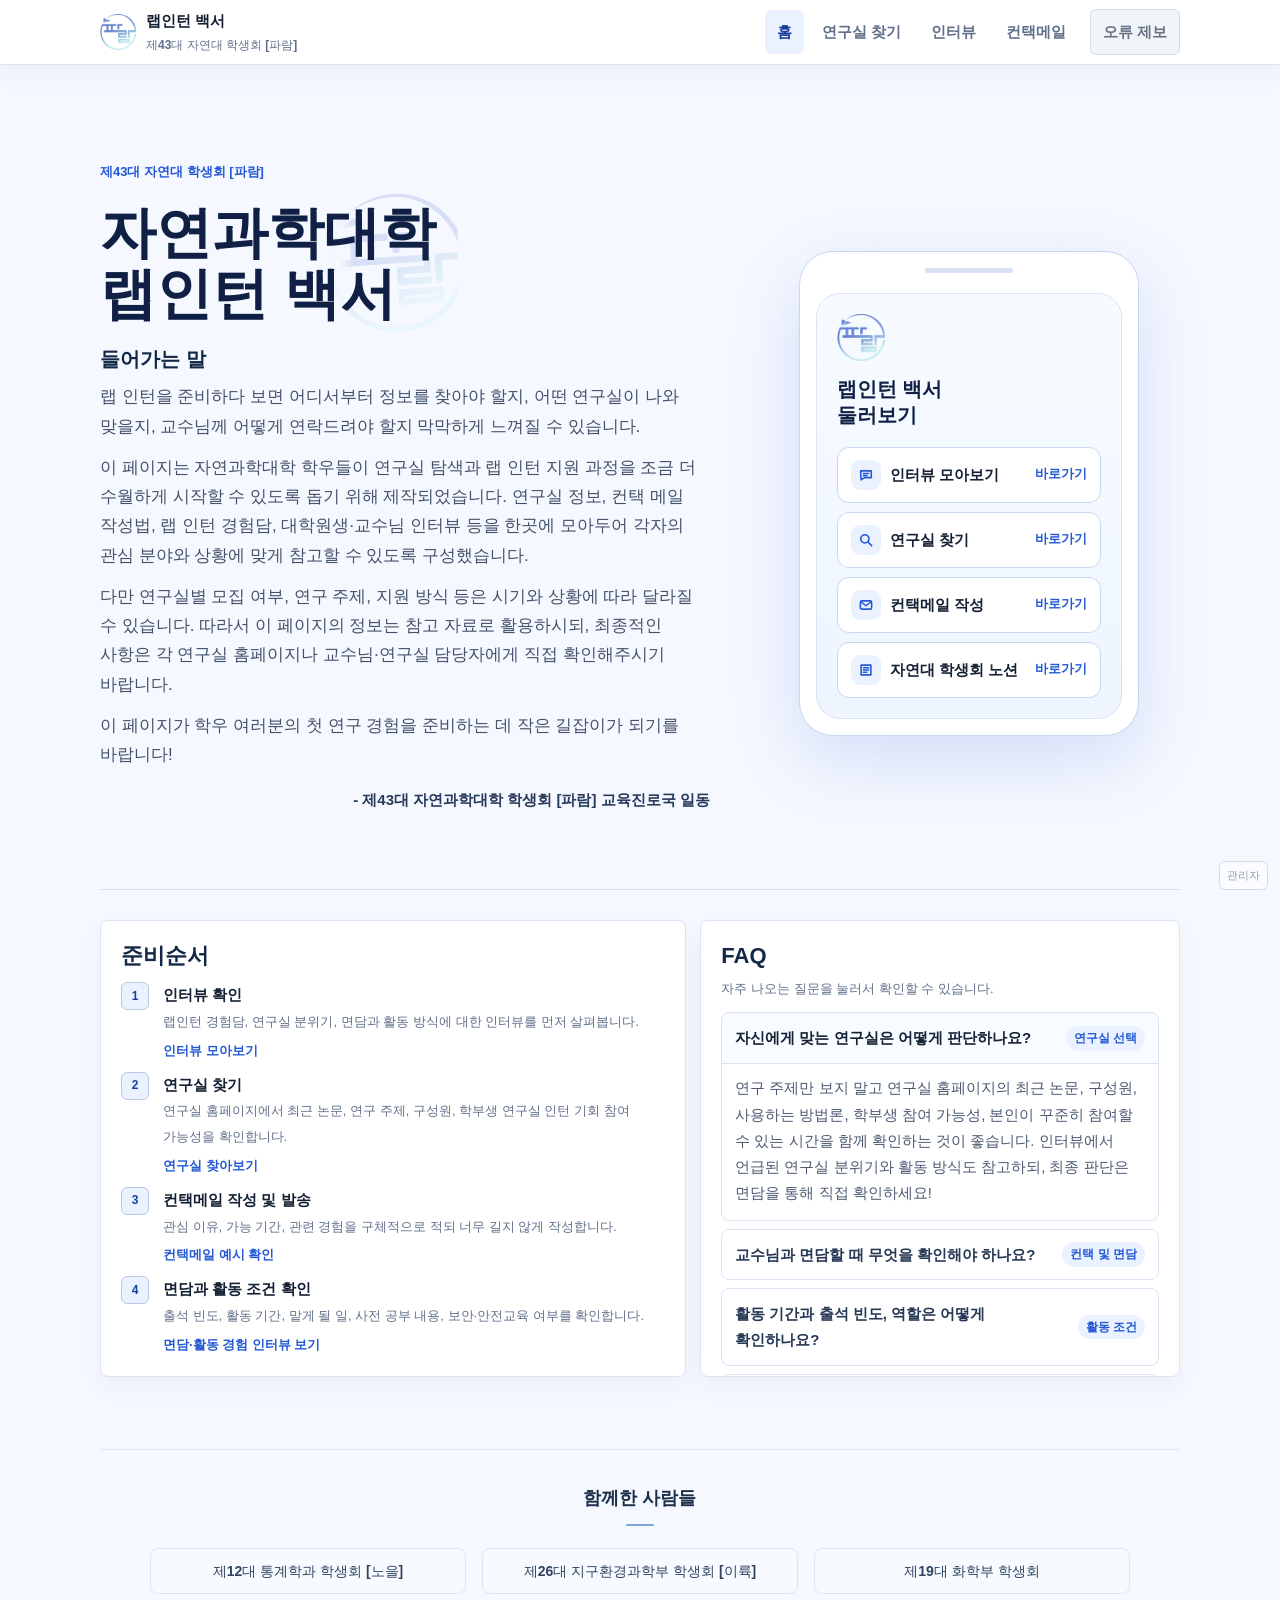
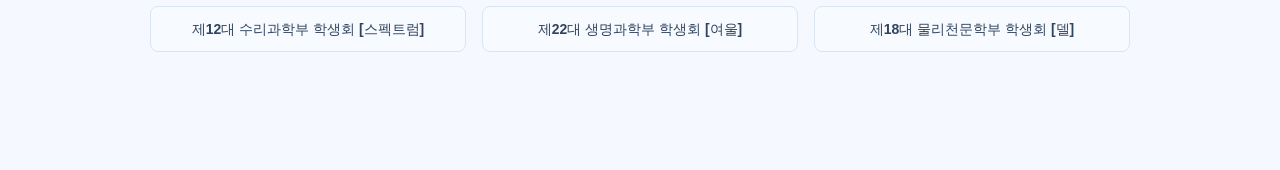
==== index.html @ 842b7782 "Add files via upload" ====
<!DOCTYPE html>
<html lang="ko">
  <head>
    <meta charset="UTF-8">
    <meta name="viewport" content="width=device-width, initial-scale=1.0">
    <title>자연과학대학 랩인턴 백서</title>
    <link rel="stylesheet" href="sigape.css">
    <link rel="icon" type="image/png" href="logo.png">
    <script src="site-config.js"></script>
    <script src="site-data.js"></script>
  </head>
  <body>
    <header class="site-header">
      <nav class="nav">
        <div class="brand">
          <a class="brand-logo-link" href="#" data-config-url="NOTION_URL" target="_blank" rel="noopener noreferrer" aria-label="자연대 학생회 노션">
            <img class="brand-logo" src="logo.png" alt="파람 로고">
          </a>
          <span class="brand-text">
            <a class="brand-main" href="index.html">랩인턴 백서</a>
            <a class="brand-sub" href="#" data-config-url="NOTION_URL" target="_blank" rel="noopener noreferrer">제43대 자연대 학생회 [파람]</a>
          </span>
        </div>
        <div class="menu">
          <a href="index.html" aria-current="page">홈</a>
          <a href="labs.html">연구실 찾기</a>
          <a href="interviews.html">인터뷰</a>
          <a href="contact-mail.html">컨택메일</a>
          <a class="menu-report" href="#" data-config-url="ERROR_FORM_URL" target="_blank" rel="noopener noreferrer">오류 제보</a>
        </div>
      </nav>
    </header>
    <main class="page">
      <section class="hub-hero">
        <div class="hub-copy">
          <p class="eyebrow">제43대 자연대 학생회 [파람]</p>
          <div class="title-logo-wrap">
            <h1 class="hub-title">자연과학대학<br>랩인턴 백서</h1>
            <img class="title-logo-bg" src="logo.png" alt="">
            <span class="title-logo-mask" aria-hidden="true"></span>
          </div>
          <h2 class="hub-intro-title">들어가는 말</h2>
          <p class="hub-intro">랩 인턴을 준비하다 보면 어디서부터 정보를 찾아야 할지, 어떤 연구실이 나와 맞을지, 교수님께 어떻게 연락드려야 할지 막막하게 느껴질 수 있습니다.</p>
          <p class="hub-intro">이 페이지는 자연과학대학 학우들이 연구실 탐색과 랩 인턴 지원 과정을 조금 더 수월하게 시작할 수 있도록 돕기 위해 제작되었습니다. 연구실 정보, 컨택 메일 작성법, 랩 인턴 경험담, 대학원생·교수님 인터뷰 등을 한곳에 모아두어 각자의 관심 분야와 상황에 맞게 참고할 수 있도록 구성했습니다.</p>
          <p class="hub-intro">다만 연구실별 모집 여부, 연구 주제, 지원 방식 등은 시기와 상황에 따라 달라질 수 있습니다. 따라서 이 페이지의 정보는 참고 자료로 활용하시되, 최종적인 사항은 각 연구실 홈페이지나 교수님·연구실 담당자에게 직접 확인해주시기 바랍니다.</p>
          <p class="hub-intro">이 페이지가 학우 여러분의 첫 연구 경험을 준비하는 데 작은 길잡이가 되기를 바랍니다!</p>
          <p class="signature-right">- 제43대 자연과학대학 학생회 [파람] 교육진로국 일동</p>
        </div>
        <div class="phone-wrap">
          <aside class="phone" aria-label="주요 페이지">
            <div class="phone-screen">
              <img class="phone-logo" src="logo.png" alt="파람 로고">
              <div class="phone-title">랩인턴 백서<br>둘러보기</div>
              <div class="phone-links">
                <a class="phone-link" href="interviews.html">
                  <strong><span class="phone-link-icon" aria-hidden="true"><svg viewBox="0 0 24 24"><path d="M5 6.5h14v9H10l-4.5 3v-3H5z"></path><path d="M8.5 10h7"></path><path d="M8.5 12.8h4.8"></path></svg></span>인터뷰 모아보기</strong>
                  <span>바로가기</span>
                </a>
                <a class="phone-link" href="labs.html">
                  <strong><span class="phone-link-icon" aria-hidden="true"><svg viewBox="0 0 24 24"><circle cx="10.5" cy="10.5" r="5.5"></circle><path d="M15 15l4.5 4.5"></path></svg></span>연구실 찾기</strong>
                  <span>바로가기</span>
                </a>
                <a class="phone-link" href="contact-mail.html">
                  <strong><span class="phone-link-icon" aria-hidden="true"><svg viewBox="0 0 24 24"><rect x="4.5" y="6.5" width="15" height="11" rx="2"></rect><path d="M5.5 8l6.5 5 6.5-5"></path></svg></span>컨택메일 작성</strong>
                  <span>바로가기</span>
                </a>
                <a class="phone-link" href="https://snucns.oopy.io/2bc85298-0ebf-80dc-a275-cecbe87f5ac3" target="_blank" rel="noopener noreferrer">
                  <strong><span class="phone-link-icon" aria-hidden="true"><svg viewBox="0 0 24 24"><path d="M5.5 5.5h13v13h-13z"></path><path d="M8.5 9h7"></path><path d="M8.5 12h7"></path><path d="M8.5 15h4.5"></path></svg></span>자연대 학생회 노션</strong>
                  <span>바로가기</span>
                </a>
              </div>
            </div>
          </aside>
        </div>
      </section>
      <section class="section grid two">
        <article class="panel">
          <h2>준비순서</h2>
          <ol class="steps">
            <li>
              <div><strong>인터뷰 확인</strong><br><span class="small">랩인턴 경험담, 연구실 분위기, 면담과 활동 방식에 대한 인터뷰를 먼저 살펴봅니다.</span><br><a class="step-link" href="interviews.html">인터뷰 모아보기</a></div>
            </li>
            <li>
              <div><strong>연구실 찾기</strong><br><span class="small">연구실 홈페이지에서 최근 논문, 연구 주제, 구성원, 학부생 연구실 인턴 기회 참여 가능성을 확인합니다.</span><br><a class="step-link" href="labs.html">연구실 찾아보기</a></div>
            </li>
            <li>
              <div><strong>컨택메일 작성 및 발송</strong><br><span class="small">관심 이유, 가능 기간, 관련 경험을 구체적으로 적되 너무 길지 않게 작성합니다.</span><br><a class="step-link" href="contact-mail.html">컨택메일 예시 확인</a></div>
            </li>
            <li>
              <div><strong>면담과 활동 조건 확인</strong><br><span class="small">출석 빈도, 활동 기간, 맡게 될 일, 사전 공부 내용, 보안·안전교육 여부를 확인합니다.</span><br><a class="step-link" href="interviews.html">면담·활동 경험 인터뷰 보기</a></div>
            </li>
          </ol>
        </article>
        <article class="panel home-faq-panel" id="faq">
          <h2>FAQ</h2>
          <p class="small">자주 나오는 질문을 눌러서 확인할 수 있습니다.</p>
          <div class="faq-list compact-faq">
            <details open>
              <summary>
                <span>자신에게 맞는 연구실은 어떻게 판단하나요?</span>
                <em>연구실 선택</em>
              </summary>
              <p>연구 주제만 보지 말고 연구실 홈페이지의 최근 논문, 구성원, 사용하는 방법론, 학부생 참여 가능성, 본인이 꾸준히 참여할 수 있는 시간을 함께 확인하는 것이 좋습니다. 인터뷰에서 언급된 연구실 분위기와 활동 방식도 참고하되, 최종 판단은 면담을 통해 직접 확인하세요!</p>
            </details>
            <details>
              <summary>
                <span>교수님과 면담할 때 무엇을 확인해야 하나요?</span>
                <em>컨택 및 면담</em>
              </summary>
              <p>활동 기간, 주당 참여 가능 시간, 실제 맡게 될 일, 지도 담당자, 필수 미팅, 사전에 미리 공부하면 좋을 내용, 보안·안전교육 여부를 확인하세요. 가능하다면 본인이 관심 있는 주제와 배우고 싶은 내용을 간단히 정리해 가면 좋습니다.</p>
            </details>
            <details>
              <summary>
                <span>활동 기간과 출석 빈도, 역할은 어떻게 확인하나요?</span>
                <em>활동 조건</em>
              </summary>
              <p>메일이나 면담에서 “방학 중 주 몇 회 참여가 가능한지”, “출석 시간이 고정인지 유동적인지”, “처음 맡게 될 업무가 문헌 조사·실험 보조·데이터 분석 중 무엇인지”를 구체적으로 물어보세요.</p>
            </details>
            <details>
              <summary>
                <span>답장을 받지 못하거나 거절당하면 어떻게 하나요?</span>
                <em>컨택 및 면담</em>
              </summary>
              <p>첫 메일 직후 반복해서 연락하기보다 충분한 기간을 두고 같은 메일 스레드에서 한 차례 정중하게 재문의할 수 있습니다. 이후에도 답변이 없으시다면, 개인적인 실패로 받아들이기보다 다른 연구실을 알아보면 됩니다!</p>
            </details>
            <details>
              <summary>
                <span>여러 연구실에 동시에 문의해도 되나요?</span>
                <em>컨택 및 면담</em>
              </summary>
              <p>가능은 하지만 같은 문구를 그대로 복사해 보내는 것은 피하세요. 각 연구실의 연구 주제와 본인의 관심이 연결되는 이유를 따로 적고, 동시에 여러 곳과 면담이 진행될 경우 일정과 의사소통을 정중하게 관리해야 합니다.</p>
            </details>
            <details>
              <summary>
                <span>활동 중 어려움이 생기면 누구에게 도움을 요청하나요?</span>
                <em>문제 상황 및 상담</em>
              </summary>
              <p>먼저 지도 담당 대학원생이나 연구실 담당자에게 상황을 설명하고 도움을 요청하세요. 안전, 인권, 지속적인 갈등처럼 혼자 해결하기 어려운 문제는 학교 상담·인권 관련 창구의 도움을 받을 수 있습니다.</p>
            </details>
            <details>
              <summary>
                <span>급여, 장학금, 활동비는 어떻게 확인하나요?</span>
                <em>급여 및 비용</em>
              </summary>
              <p>연구실이나 프로그램마다 다릅니다. 별도 안내가 없다면 면담에서 급여, 활동비, 장학금, 학점 인정 여부가 있는지 정중히 확인하세요. 금전 관련 조건은 구두로만 이해하지 말고 가능한 한 안내 문서나 메일로 남겨두는 것이 좋습니다.</p>
            </details>
            <details>
              <summary>
                <span>연구실 내 인간관계와 소통은 어떻게 접근하면 좋나요?</span>
                <em>인간관계</em>
              </summary>
              <p>연구실마다 문화가 다르므로 첫 경험만으로 일반화하지 않는 것이 좋습니다. 약속 시간, 질문 방식, 실험실 규칙을 지키고, 모르는 내용은 정리해서 물어보는 태도가 도움이 됩니다. 불편한 상황이 반복되면 혼자 참지 말고 신뢰할 수 있는 전문가와 상의하세요.</p>
            </details>
            <details>
              <summary>
                <span>학기 중 랩인턴을 하려면 수강 학점은 어떻게 잡아야 하나요?</span>
                <em>수업 병행</em>
              </summary>
              <p>정답은 없지만 실험이나 미팅이 정기적으로 있는 연구실이라면 수업·과제·시험 기간을 고려해 무리하지 않는 수준으로 계획하는게 좋습니다. 면담에서 주당 참여 시간을 솔직히 말하고, 시험 기간 조율 가능 여부도 확인하세요.</p>
            </details>
            <details>
              <summary>
                <span>일반적인 출근·퇴근 시간은 정해져 있나요?</span>
                <em>활동 조건</em>
              </summary>
              <p>연구실마다 크게 다릅니다. 정해진 출근 시간이 있는 곳도 있고, 미팅이나 실험 일정 중심으로 유동적으로 운영되는 곳도 있습니다. 시작 전에 필수 참여 일정과 예상 체류 시간을 확인하세요.</p>
            </details>
            <details>
              <summary>
                <span>연구실은 학부생을 선발할 때 무엇을 보나요?</span>
                <em>연구실 선택</em>
              </summary>
              <p>연구실 상황, 지도 가능 인원, 관심 분야의 구체성, 기본적인 준비 정도, 꾸준히 참여할 수 있는지 등을 함께 보는 경우가 많습니다. 많은 지식을 이미 갖춘 것보다 배우려는 태도와 명확한 동기가 중요하게 보일 수 있습니다.</p>
            </details>
          </div>
        </article>
      </section>
      <footer class="footer partners-footer">
        <h2>함께한 사람들</h2>
        <div class="footer-rule" aria-hidden="true"></div>
        <div class="partner-grid">
          <span>제12대 통계학과 학생회 [노을]</span>
          <span>제26대 지구환경과학부 학생회 [이륙]</span>
          <span>제19대 화학부 학생회</span>
          <span>제12대 수리과학부 학생회 [스펙트럼]</span>
          <span>제22대 생명과학부 학생회 [여울]</span>
          <span>제18대 물리천문학부 학생회 [델]</span>
        </div>
      </footer>
    </main>
    <script>
      document.querySelectorAll("[data-config-url]").forEach(function(link) {
        var key = link.getAttribute("data-config-url");
        var url = window.SITE_CONFIG && window.SITE_CONFIG[key];
        if (url) {
          link.href = url
        } else {
          link.hidden = true
        }
      });
    </script>
    <a class="admin-float" href="admin.html" aria-label="관리자 페이지">관리자</a>
  </body>

</html>
---- sigape.css ----
:root {
  --bg: #f5f8ff;
  --paper: #fff;
  --soft: #f8fbff;
  --text: #142033;
  --muted: #61708a;
  --line: #d9e3f4;
  --line2: #b9c8e2;
  --blue: #2459d6;
  --blue-dark: #183f9f;
  --blue-soft: #eaf1ff;
  --sky: #dff4ff;
  --max: 1080px;
  --radius: 8px
}

* {
  box-sizing: border-box
}

html {
  scroll-behavior: smooth
}

body {
  margin: 0;
  color: var(--text);
  background: var(--bg);
  font-family: -apple-system, BlinkMacSystemFont, "Segoe UI", "Noto Sans KR", "Apple SD Gothic Neo", sans-serif;
  font-size: 15px;
  line-height: 1.72;
  word-break: keep-all
}

a {
  color: inherit;
  text-decoration: none
}

button,
input,
select,
textarea {
  font: inherit
}

.site-header {
  position: sticky;
  top: 0;
  z-index: 20;
  background: rgba(255, 255, 255, .94);
  border-bottom: 1px solid var(--line);
  backdrop-filter: blur(10px)
}

.nav {
  width: min(var(--max), calc(100% - 40px));
  min-height: 64px;
  margin: 0 auto;
  display: flex;
  align-items: center;
  justify-content: space-between;
  gap: 24px
}

.brand {
  display: flex;
  align-items: center;
  gap: 10px;
  font-weight: 740
}

.brand-logo {
  width: 36px;
  height: 36px;
  object-fit: contain;
  display: block
}

.brand-text {
  display: grid;
  gap: 1px
}

.brand-main {
  font-weight: 800
}

.brand-sub {
  font-size: 12px;
  color: var(--muted);
  font-weight: 560
}

.menu {
  display: flex;
  align-items: center;
  gap: 6px;
  flex-wrap: wrap;
  justify-content: flex-end
}

.menu a {
  padding: 7px 10px;
  color: var(--muted);
  font-size: 13px;
  border-radius: 6px
}

.menu a:hover,
.menu a[aria-current="page"] {
  background: var(--blue-soft);
  color: var(--blue-dark)
}

.page {
  width: min(var(--max), calc(100% - 40px));
  margin: 0 auto;
  padding: 42px 0 76px
}

.breadcrumb {
  margin: 0 0 20px;
  color: var(--muted);
  font-size: 13px
}

.hero {
  padding: 18px 0 28px;
  border-bottom: 1px solid var(--line);
  margin-bottom: 26px
}

.hub-hero {
  min-height: 520px;
  display: grid;
  grid-template-columns: minmax(0, 1.04fr) minmax(320px, .72fr);
  gap: 48px;
  align-items: center;
  padding: 54px 0 64px;
  border-bottom: 1px solid var(--line)
}

.hub-copy {
  max-width: 680px
}

.eyebrow {
  margin: 0 0 10px;
  color: var(--blue);
  font-size: 13px;
  font-weight: 780
}

.hub-title {
  margin: 0 0 22px;
  font-size: 56px;
  line-height: 1.08;
  font-weight: 820;
  color: #102044
}

.hub-intro-title {
  margin: 0 0 10px;
  font-size: 20px;
  color: #132747
}

.hub-intro {
  font-size: 17px;
  color: #43516a;
  max-width: 650px
}

.hero-logo-panel {
  background: linear-gradient(180deg, #fff, #f3f8ff);
  border: 1px solid var(--line);
  border-radius: 14px;
  padding: 30px;
  box-shadow: 0 18px 50px rgba(36, 89, 214, .09)
}

.hero-logo-panel img {
  width: 104px;
  height: 104px;
  object-fit: contain;
  margin-bottom: 18px
}

.hero-logo-panel h2 {
  font-size: 22px
}

.hero-logo-panel p {
  color: var(--muted)
}

h1,
h2,
h3 {
  letter-spacing: 0;
  line-height: 1.32
}

h1 {
  margin: 0 0 12px;
  font-size: 34px;
  font-weight: 800;
  color: #102044
}

h2 {
  margin: 0 0 12px;
  font-size: 22px;
  font-weight: 760;
  color: #132747
}

h3 {
  margin: 0 0 8px;
  font-size: 16px;
  font-weight: 740
}

p {
  margin: 0 0 12px
}

.lead {
  max-width: 780px;
  color: #42516d;
  font-size: 16px
}

.section {
  margin-top: 30px
}

.grid {
  display: grid;
  gap: 14px
}

.two {
  grid-template-columns: 1.1fr .9fr
}

.three {
  grid-template-columns: repeat(3, minmax(0, 1fr))
}

.panel,
.card {
  background: var(--paper);
  border: 1px solid var(--line);
  border-radius: var(--radius);
  padding: 20px
}

.soft {
  background: var(--soft)
}

.notice {
  background: #fff;
  border-left: 4px solid var(--blue)
}

.muted {
  color: var(--muted)
}

.small {
  font-size: 13px;
  color: var(--muted)
}

.list {
  margin: 0;
  padding-left: 20px
}

.list li {
  margin: 5px 0
}

.steps {
  margin: 0;
  padding: 0;
  list-style: none;
  counter-reset: step;
  display: grid;
  gap: 9px
}

.steps li {
  counter-increment: step;
  display: grid;
  grid-template-columns: 32px 1fr;
  gap: 10px;
  align-items: start
}

.steps li:before {
  content: counter(step);
  width: 26px;
  height: 26px;
  display: grid;
  place-items: center;
  border: 1px solid var(--line2);
  background: var(--blue-soft);
  color: var(--blue-dark);
  font-size: 12px;
  font-weight: 800;
  border-radius: 6px
}

.quick-links {
  display: grid;
  gap: 9px
}

.quick-link {
  display: flex;
  justify-content: space-between;
  gap: 12px;
  padding: 13px 14px;
  border: 1px solid var(--line);
  background: #fff;
  border-radius: var(--radius);
  font-weight: 700
}

.quick-link span {
  color: var(--blue)
}

.quick-link:hover {
  border-color: var(--blue);
  background: #f7faff
}

.toolbar {
  position: sticky;
  top: 65px;
  z-index: 10;
  margin-bottom: 14px;
  padding: 12px;
  background: rgba(255, 255, 255, .95);
  border: 1px solid var(--line);
  border-radius: var(--radius);
  backdrop-filter: blur(8px)
}

.toolbar-grid {
  display: grid;
  grid-template-columns: 1.5fr 1fr 1fr;
  gap: 10px
}

.field {
  display: grid;
  gap: 5px
}

label {
  color: #364762;
  font-size: 12px;
  font-weight: 760
}

input,
select,
textarea {
  width: 100%;
  border: 1px solid var(--line2);
  border-radius: 6px;
  background: #fff;
  padding: 10px 11px;
  color: var(--text)
}

input:focus,
select:focus,
textarea:focus {
  outline: 3px solid var(--blue-soft);
  border-color: var(--blue)
}

.chips,
.filters {
  display: flex;
  gap: 7px;
  flex-wrap: wrap
}

.chip,
.btn,
.filter-btn {
  border: 1px solid var(--line2);
  background: #fff;
  border-radius: 6px;
  padding: 8px 11px;
  color: #30415f;
  cursor: pointer;
  font-size: 13px;
  font-weight: 680
}

.chip.active,
.filter-btn.active,
.btn.primary {
  background: var(--blue);
  border-color: var(--blue);
  color: #fff
}

.btn {
  display: inline-flex;
  align-items: center;
  justify-content: center;
  text-align: center
}

.summary-row {
  display: flex;
  justify-content: space-between;
  align-items: center;
  gap: 12px;
  margin: 13px 0;
  color: var(--muted);
  font-size: 14px
}

.cards {
  display: grid;
  grid-template-columns: repeat(3, minmax(0, 1fr));
  gap: 14px
}

.card {
  min-height: 210px;
  display: flex;
  flex-direction: column
}

.card-title {
  margin: 0 0 4px;
  font-size: 18px;
  font-weight: 780;
  color: #12284a
}

.provisional-name {
  background: #fdecea;
  box-shadow: 0 0 0 3px #fdecea;
  border-radius: 3px;
  color: #b3261e
}

.provisional-badge {
  display: inline-block;
  margin-left: 12px;
  padding: 2px 7px;
  border: 1px solid #f2b8b2;
  border-radius: 999px;
  background: #fdecea;
  color: #b3261e;
  font-size: 11px;
  font-weight: 760;
  line-height: 1.5;
  vertical-align: 2px;
  white-space: nowrap
}

.meta {
  color: var(--muted);
  font-size: 13px
}

.tags {
  display: flex;
  flex-wrap: wrap;
  gap: 5px;
  margin: 12px 0
}

.card>.tags {
  margin-top: auto;
  padding-top: 12px
}

.tag {
  display: inline-flex;
  padding: 3px 7px;
  border: 1px solid var(--line);
  background: var(--blue-soft);
  border-radius: 5px;
  color: #27467a;
  font-size: 12px
}

.card-actions {
  margin-top: 0;
  display: flex;
  gap: 8px
}

.state {
  padding: 28px 16px;
  text-align: center;
  color: var(--muted);
  border: 1px dashed var(--line2);
  background: #fff;
  border-radius: var(--radius)
}

.error {
  color: #8c1d18;
  background: #fff4f2;
  border-color: #efb8ae
}

.hidden {
  display: none !important
}

details {
  border: 1px solid var(--line);
  background: #fff;
  border-radius: var(--radius);
  padding: 13px 14px
}

details+details {
  margin-top: 8px
}

summary {
  cursor: pointer;
  font-weight: 720
}

details p {
  color: #4b5a72;
  margin: 8px 0 0
}

.modal-backdrop {
  position: fixed;
  inset: 0;
  display: none;
  align-items: center;
  justify-content: center;
  padding: 20px;
  background: rgba(20, 32, 51, .38);
  z-index: 50
}

.modal-backdrop.active {
  display: flex
}

.modal {
  width: min(820px, 100%);
  max-height: 86vh;
  overflow: auto;
  background: #fff;
  border-radius: 10px;
  border: 1px solid var(--line)
}

.modal-head {
  position: sticky;
  top: 0;
  background: rgba(255, 255, 255, .96);
  border-bottom: 1px solid var(--line);
  padding: 18px;
  display: flex;
  justify-content: space-between;
  gap: 14px
}

.close-btn {
  width: 34px;
  height: 34px;
  border: 1px solid var(--line2);
  background: #fff;
  border-radius: 6px;
  cursor: pointer
}

.modal-body {
  padding: 18px
}

.footer {
  margin-top: 40px;
  padding-top: 18px;
  border-top: 1px solid var(--line);
  color: var(--muted);
  font-size: 13px
}

.form-link {
  display: inline-flex;
  margin-top: 8px
}

@media(max-width:880px) {
  .nav {
    align-items: flex-start;
    flex-direction: column;
    padding: 12px 0
  }

  .menu {
    justify-content: flex-start
  }

  .page {
    padding-top: 30px
  }

  .hub-hero {
    min-height: 0;
    grid-template-columns: 1fr;
    gap: 24px;
    padding: 28px 0 38px
  }

  .hub-title {
    font-size: 36px
  }

  .hero-logo-panel {
    padding: 22px
  }

  .toolbar {
    position: static
  }

  .toolbar-grid,
  .two,
  .three,
  .cards {
    grid-template-columns: 1fr
  }

  h1 {
    font-size: 28px
  }

  .summary-row {
    display: block
  }
}

.phone-wrap {
  display: flex;
  justify-content: center
}

.phone {
  width: min(340px, 100%);
  height: 485px;
  border: 1px solid #c7d7f1;
  border-radius: 34px;
  background: #fff;
  box-shadow: 0 24px 70px rgba(36, 89, 214, .16);
  padding: 16px;
  position: relative
}

.phone:before {
  content: "";
  display: block;
  width: 88px;
  height: 5px;
  border-radius: 999px;
  background: #d7e2f5;
  margin: 0 auto 20px
}

.phone-screen {
  height: calc(100% - 25px);
  border: 1px solid var(--line);
  border-radius: 24px;
  background: linear-gradient(180deg, #f7fbff, #eef5ff);
  padding: 20px;
  display: flex;
  flex-direction: column
}

.phone-logo {
  width: 48px;
  height: 48px;
  object-fit: contain;
  margin-bottom: 14px
}

.phone-title {
  font-size: 20px;
  font-weight: 800;
  line-height: 1.3;
  margin-bottom: 8px;
  color: #102044
}

.phone-desc {
  font-size: 13px;
  color: var(--muted);
  margin-bottom: 14px
}

.phone-links {
  display: grid;
  gap: 9px;
  margin-top: auto
}

.phone-link {
  display: flex;
  justify-content: space-between;
  align-items: center;
  gap: 12px;
  padding: 12px 13px;
  border: 1px solid #c9d8f0;
  border-radius: 12px;
  background: #fff;
  color: #142033;
  font-weight: 760
}

.phone-link span {
  color: var(--blue);
  font-size: 13px
}

.faq-list {
  display: grid;
  gap: 8px
}

.report-panel {
  background: #fff;
  border: 1px solid var(--line);
  border-left: 5px solid var(--blue);
  border-radius: var(--radius);
  padding: 22px
}

.report-panel p {
  max-width: 720px
}

@media(max-width:880px) {
  .phone {
    width: min(320px, 100%);
    height: 500px
  }

  .phone-screen {
    height: calc(100% - 25px)
  }
}

.step-link {
  display: inline-flex;
  margin-top: 6px;
  color: var(--blue);
  font-size: 13px;
  font-weight: 720
}

.step-link:hover {
  text-decoration: underline
}

.signature-right {
  text-align: right;
  margin-top: 18px;
  color: #273a5c;
  font-weight: 720
}


.title-logo-wrap {
  position: relative;
  display: inline-block;
  isolation: isolate;
  padding: 10px 22px 14px 0;
  overflow: hidden
}

.title-logo-wrap .hub-title {
  position: relative;
  z-index: 2;
  margin-bottom: 0
}

.title-logo-bg {
  position: absolute;
  z-index: 1;
  width: 140px;
  height: 140px;
  object-fit: contain;
  right: -8px;
  top: 0;
  opacity: .22;
  transform: rotate(-4deg);
  pointer-events: none
}

.title-logo-mask {
  position: absolute;
  z-index: 1;
  right: 104px;
  top: 0;
  width: 32px;
  height: 100%;
  background: linear-gradient(90deg, var(--bg) 0%, rgba(245, 248, 255, .82) 62%, rgba(245, 248, 255, 0) 100%);
  pointer-events: none
}

@media(max-width:880px) {
  .title-logo-bg {
    width: 104px;
    height: 104px;
    right: -6px;
    top: 8px
  }

  .title-logo-mask {
    right: 74px
  }
}





.phone-link strong {
  display: flex;
  align-items: center;
  gap: 9px
}

.phone-link-icon {
  width: 30px;
  height: 30px;
  display: inline-grid;
  place-items: center;
  border-radius: 9px;
  background: var(--blue-soft);
  color: var(--blue);
  flex: 0 0 auto
}

.phone-link-icon svg {
  width: 18px;
  height: 18px;
  display: block;
  fill: none;
  stroke: currentColor;
  stroke-width: 2.1;
  stroke-linecap: round;
  stroke-linejoin: round
}


.phone-links .phone-link-icon svg {
  width: 18px;
  height: 18px;
  display: block;
  fill: none;
  stroke: currentColor;
  stroke-width: 2.1;
  stroke-linecap: round;
  stroke-linejoin: round
}















.tag.field-tag {
  background: #e8f7ef;
  border-color: #a9dabb;
  color: #17663a;
  font-weight: 760
}


/* final polish */
.menu a {
  font-size: 15px;
  font-weight: 720;
  padding: 9px 12px
}

.menu a[aria-current="page"] {
  font-weight: 850
}

.menu-report {
  color: #687386 !important;
  background: #f1f4f8 !important;
  border: 1px solid #d7dee9
}

.btn.secondary {
  background: #f4f7fb;
  border-color: #cfd9e8;
  color: #33445f
}

.justify {
  text-align: justify
}

.faq-section .section-head {
  margin-bottom: 14px
}

.faq-grid {
  display: grid;
  grid-template-columns: repeat(2, minmax(0, 1fr));
  gap: 10px
}

.faq-grid summary {
  display: flex;
  justify-content: space-between;
  gap: 12px;
  align-items: center
}

.faq-grid summary span {
  font-weight: 780
}

.faq-grid summary em {
  font-style: normal;
  font-size: 12px;
  color: var(--blue);
  background: var(--blue-soft);
  border-radius: 999px;
  padding: 3px 8px;
  white-space: nowrap
}

.modal-body details {
  padding: 0
}

.modal-body summary {
  padding: 15px 16px;
  background: #f8fbff
}

.modal-body details p {
  padding: 0 16px 16px;
  margin: 0;
  line-height: 1.85;
  white-space: pre-line
}

.error .btn,
.state .btn {
  margin-top: 10px
}

.notion-slot {
  margin-top: 16px
}

@media(max-width:880px) {
  .menu {
    gap: 8px
  }

  .menu a {
    font-size: 14px;
    min-height: 40px;
    display: inline-flex;
    align-items: center
  }

  .faq-grid {
    grid-template-columns: 1fr
  }

  .justify {
    text-align: left
  }

  .phone {
    width: 100%;
    max-width: 330px
  }

  .phone-link {
    min-width: 0
  }

  .phone-link strong {
    min-width: 0
  }

  .phone-link strong+span {
    flex: 0 0 auto
  }

  .card,
  .panel {
    padding: 18px
  }

  .hero,
  .hub-hero {
    overflow: hidden
  }
}

.home-faq-panel {
  display: flex;
  flex-direction: column;
  min-height: 100%;
  max-height: 430px;
  overflow: auto
}

.home-faq-panel .small {
  margin-top: -4px;
  margin-bottom: 12px
}

.compact-faq {
  display: grid;
  gap: 8px
}

.compact-faq details {
  padding: 0;
  overflow: hidden
}

.compact-faq details+details {
  margin-top: 0
}

.compact-faq summary {
  display: grid;
  grid-template-columns: 1fr auto;
  gap: 10px;
  align-items: center;
  padding: 12px 13px
}

.compact-faq summary span {
  font-weight: 780
}

.compact-faq summary em {
  font-style: normal;
  font-size: 12px;
  color: var(--blue);
  background: var(--blue-soft);
  border-radius: 999px;
  padding: 2px 8px;
  white-space: nowrap
}

.compact-faq details[open] summary {
  border-bottom: 1px solid var(--line);
  background: #f8fbff
}

.compact-faq details p {
  padding: 11px 13px 13px;
  margin: 0;
  color: #4b5a72;
  line-height: 1.75
}

.home-faq-panel details:not([open]) summary {
  color: #263855
}

@media(max-width:880px) {
  .home-faq-panel {
    max-height: none;
    overflow: visible
  }

  .compact-faq summary {
    grid-template-columns: 1fr
  }

  .compact-faq summary em {
    width: max-content
  }
}

.brand-logo-link {
  display: flex;
  align-items: center
}

.brand-main,
.brand-sub {
  width: max-content
}

.brand-main:hover,
.brand-sub:hover {
  text-decoration: underline;
  text-underline-offset: 3px
}


/* 2026 data/admin refinement */
.site-header {
  box-shadow: 0 8px 28px rgba(20, 32, 51, .05)
}

.menu {
  margin-left: auto
}

.menu-report {
  margin-left: 6px
}

.panel,
.card,
.toolbar {
  box-shadow: 0 10px 26px rgba(20, 32, 51, .045)
}

.card {
  transition: transform .16s ease, border-color .16s ease, box-shadow .16s ease
}

.card:hover {
  transform: translateY(-2px);
  border-color: #b8c9e8;
  box-shadow: 0 16px 34px rgba(20, 32, 51, .08)
}

.hero {
  padding-top: 24px
}

.lead {
  line-height: 1.82
}

.card-title {
  line-height: 1.38
}

.tag {
  font-weight: 680
}

.field-tag {
  background: #e9f8ef;
  border-color: #badfca;
  color: #197142
}

.keyword-panel .chip {
  background: #fff
}

.keyword-panel .chip.active {
  background: var(--blue);
  color: #fff
}

.admin-float {
  position: fixed;
  right: 12px;
  bottom: 10px;
  z-index: 40;
  padding: 4px 7px;
  border: 1px solid rgba(120, 132, 154, .28);
  border-radius: 6px;
  background: rgba(255, 255, 255, .55);
  color: rgba(72, 84, 106, .58);
  font-size: 11px;
  backdrop-filter: blur(8px)
}

.admin-float:hover {
  background: #fff;
  color: #2d3f5f;
  border-color: #bdc9dc
}

.admin-page .hero {
  margin-bottom: 18px
}

.admin-login {
  max-width: 430px
}

.admin-tools .field {
  margin-bottom: 14px
}

.admin-counts {
  display: grid;
  gap: 4px;
  margin-bottom: 14px
}

.admin-preview {
  margin-top: 16px
}

.admin-table-wrap {
  overflow: auto;
  margin-top: 10px
}

.admin-table {
  width: 100%;
  border-collapse: collapse;
  font-size: 14px
}

.admin-table th,
.admin-table td {
  border-bottom: 1px solid var(--line);
  padding: 9px 8px;
  text-align: left
}

.admin-table th {
  width: 96px;
  color: var(--blue-dark)
}

@media(max-width:880px) {
  .menu {
    margin-left: 0
  }

  .menu-report {
    margin-left: 0
  }

  .admin-float {
    right: 8px;
    bottom: 8px
  }
}

.admin-login .field {
  margin-bottom: 16px
}

.admin-login .btn.primary {
  margin-top: 12px
}


.admin-page {
  min-height: calc(100vh - 64px);
  display: grid;
  align-items: center;
  padding-top: 36px;
  padding-bottom: 36px
}

.admin-login {
  width: min(430px, 100%);
  margin: 0 auto;
  padding: 28px
}

.admin-login h2 {
  text-align: center;
  margin-bottom: 22px
}

.admin-login .field {
  margin-bottom: 20px
}

.admin-login .btn.primary {
  width: 100%;
  margin-top: 14px
}

.admin-login #loginMessage {
  text-align: center;
  margin-top: 12px
}

.admin-tools {
  width: 100%;
  align-self: start
}

.admin-tools:not(.hidden) {
  display: block
}

.admin-tools .breadcrumb {
  margin-top: 0
}

.admin-footer {
  text-align: center
}

@media(max-width:880px) {
  .admin-page {
    min-height: calc(100vh - 110px);
    align-items: start
  }

  .admin-login {
    margin-top: 36px
  }
}

.modal-advice {
  margin-top: 18px
}

.phone-link-muted {
  background: #f3f6fa;
  border-color: #d9e2ee;
  color: #263849
}

.phone-link-muted strong {
  color: #1d3554
}

.phone-link-muted span:last-child {
  color: #2f6fd6
}

.phone-link-muted .phone-link-icon {
  background: #e5ebf3;
  border-color: #d2dce9;
  color: #4d647d
}

.partners-footer {
  margin-top: 72px;
  padding: 36px 24px 42px;
  text-align: center;
  border-top: 1px solid #dfe7f2;
  color: #415064
}

.partners-footer h2 {
  margin: 0;
  font-size: 18px;
  line-height: 1.35;
  font-weight: 800;
  color: #1b2f4a
}

.footer-rule {
  width: 28px;
  height: 2px;
  background: #7aa4df;
  margin: 13px auto 22px;
  border-radius: 999px
}

.partner-grid {
  display: grid;
  grid-template-columns: repeat(3, minmax(0, 1fr));
  gap: 12px 16px;
  max-width: 980px;
  margin: 0 auto
}

.partner-grid span {
  display: flex;
  align-items: center;
  justify-content: center;
  min-height: 46px;
  padding: 10px 12px;
  border: 1px solid #dbe5f1;
  background: #f7faff;
  border-radius: 8px;
  font-size: 14px;
  line-height: 1.45;
  font-weight: 560;
  color: #30445f;
  word-break: keep-all
}

.admin-footer {
  margin-top: 44px
}

@media(max-width:760px) {
  .partners-footer {
    margin-top: 48px;
    padding: 30px 16px 36px
  }

  .partner-grid {
    grid-template-columns: 1fr;
    gap: 10px
  }

  .partner-grid span {
    min-height: auto;
    font-size: 13px;
    padding: 11px 12px
  }
}

.compact-credit-footer {
  margin-top: 48px;
  padding-top: 18px;
  text-align: center;
  color: #687386;
  font-size: 12px;
  line-height: 1.8
}

.compact-credit-footer p {
  margin: 3px auto;
  max-width: 980px
}

.compact-credit-footer strong {
  font-weight: 650;
  color: #415064
}

@media(max-width:760px) {
  .compact-credit-footer {
    text-align: left;
    font-size: 12px;
    line-height: 1.75
  }

  .compact-credit-footer p {
    margin: 6px 0
  }
}
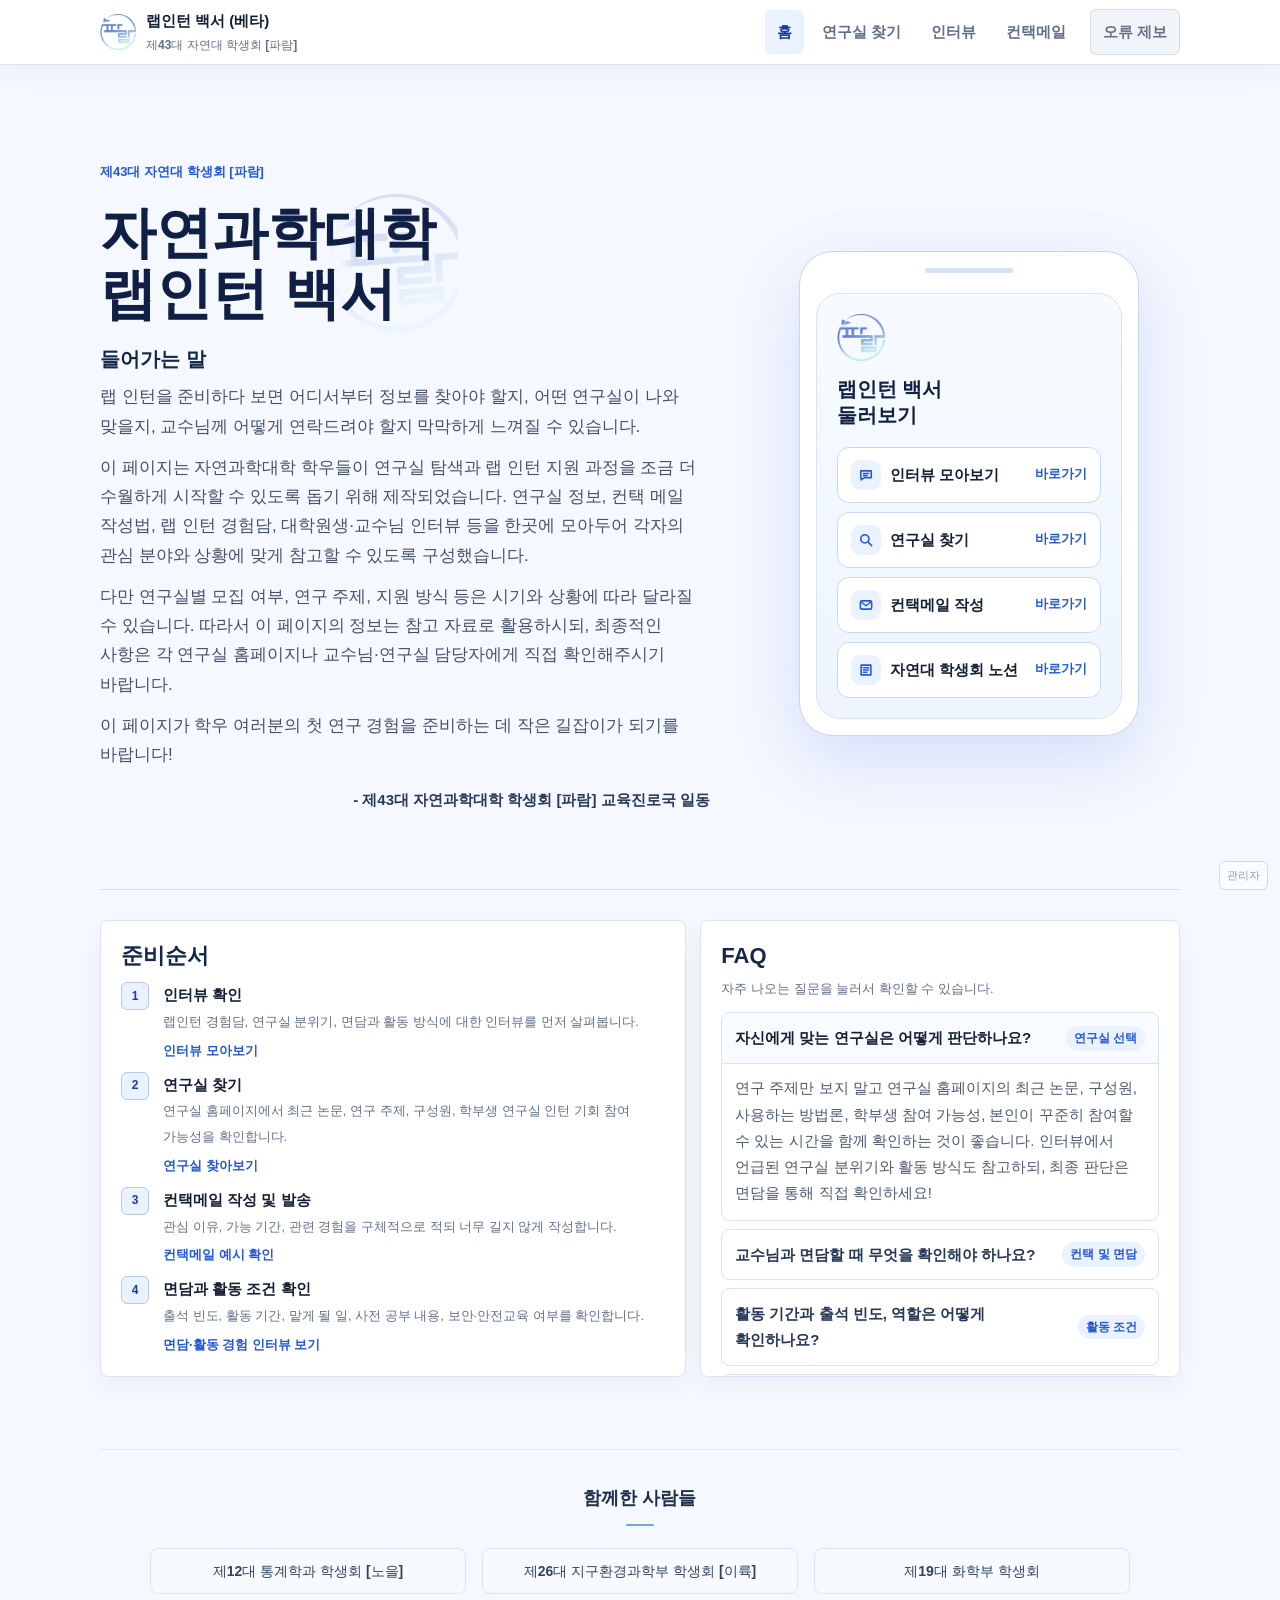
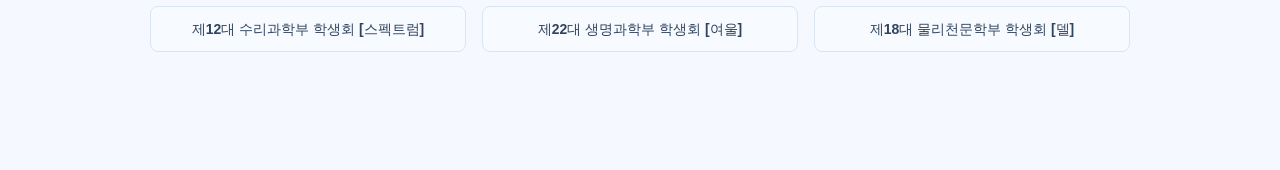
==== commit 328cee83: "Update index.html 사이트 이름 수정 ((베타) 추가)" ====
--- a/index.html
+++ b/index.html
@@ -3,7 +3,7 @@
   <head>
     <meta charset="UTF-8">
     <meta name="viewport" content="width=device-width, initial-scale=1.0">
-    <title>자연과학대학 랩인턴 백서</title>
+    <title>자연과학대학 랩인턴 백서 (베타)</title>
     <link rel="stylesheet" href="sigape.css">
     <link rel="icon" type="image/png" href="logo.png">
     <script src="site-config.js"></script>
@@ -17,7 +17,7 @@
             <img class="brand-logo" src="logo.png" alt="파람 로고">
           </a>
           <span class="brand-text">
-            <a class="brand-main" href="index.html">랩인턴 백서</a>
+            <a class="brand-main" href="index.html">랩인턴 백서 (베타)</a>
             <a class="brand-sub" href="#" data-config-url="NOTION_URL" target="_blank" rel="noopener noreferrer">제43대 자연대 학생회 [파람]</a>
           </span>
         </div>
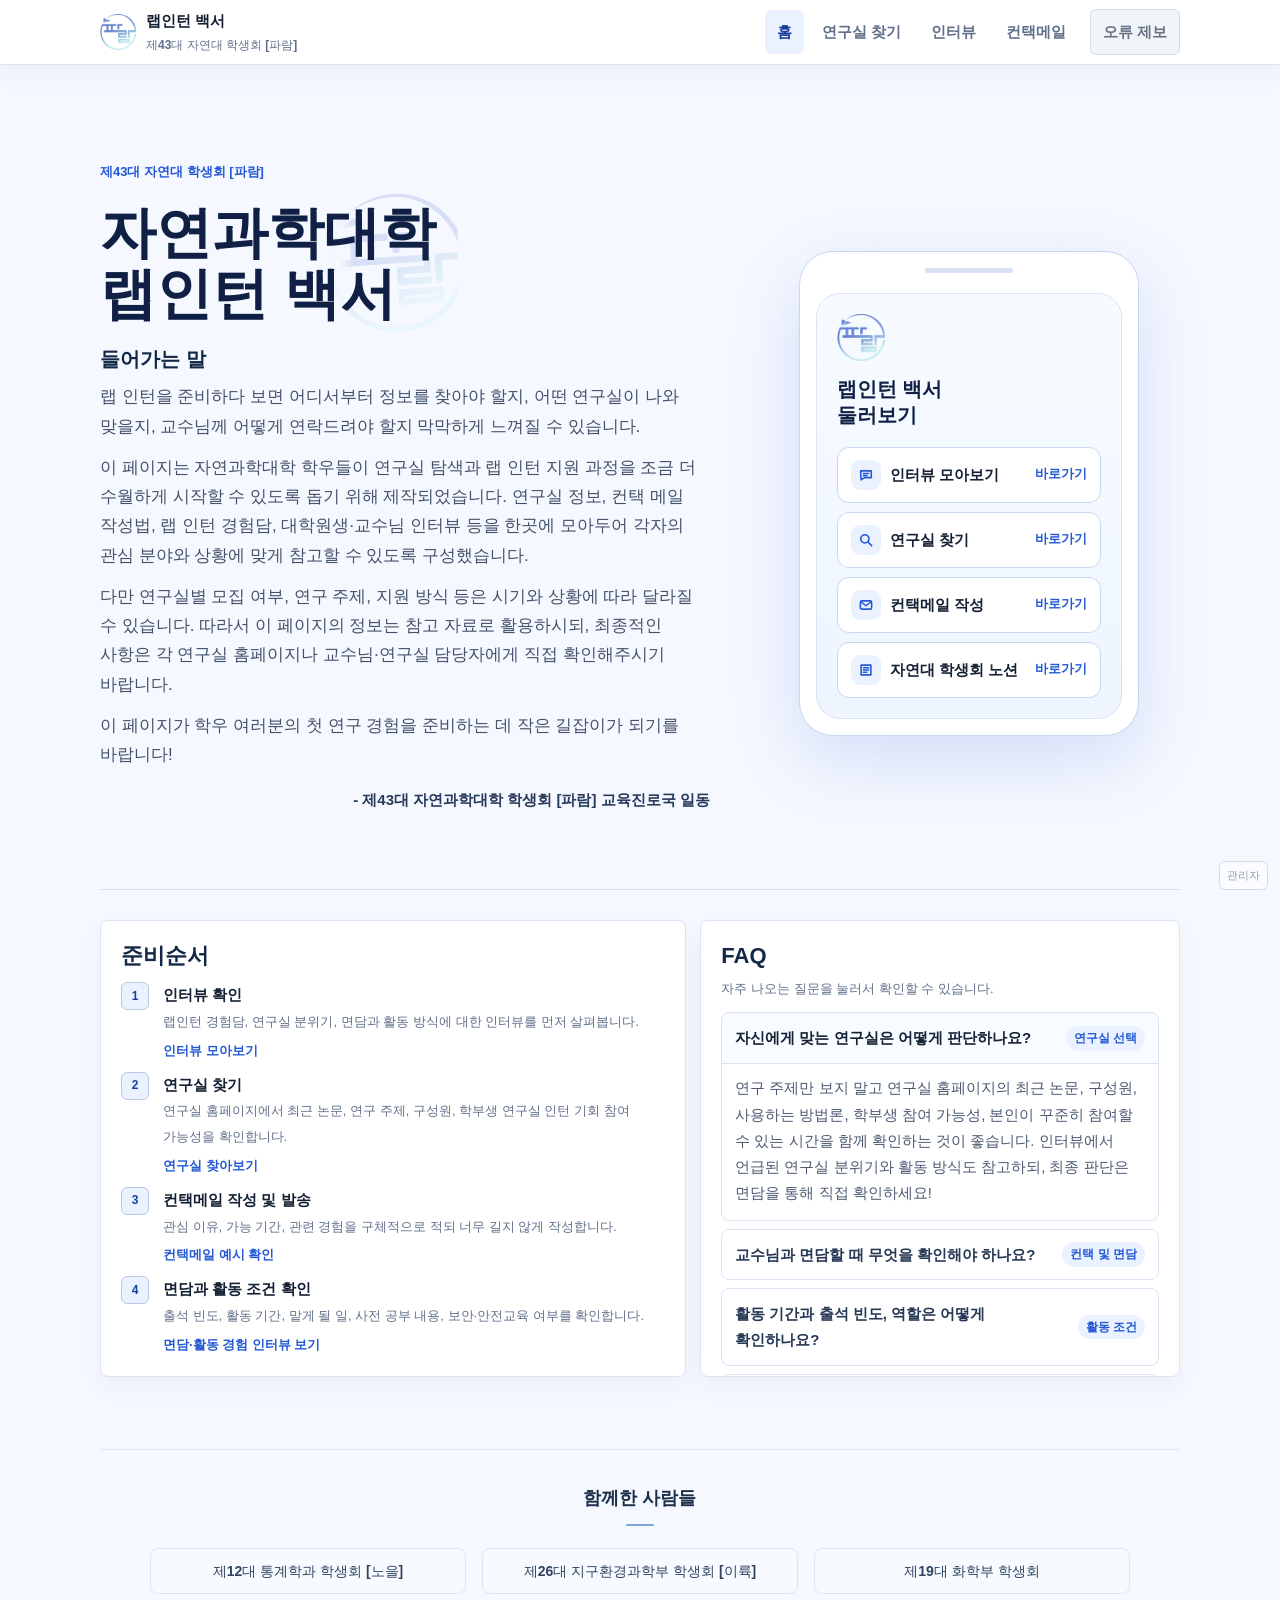
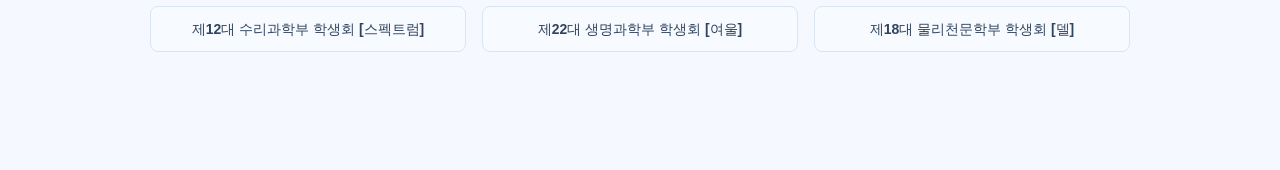
==== commit 04ff3817: "정발" ====
--- a/index.html
+++ b/index.html
@@ -3,7 +3,7 @@
   <head>
     <meta charset="UTF-8">
     <meta name="viewport" content="width=device-width, initial-scale=1.0">
-    <title>자연과학대학 랩인턴 백서 (베타)</title>
+    <title>자연과학대학 랩인턴 백서</title>
     <link rel="stylesheet" href="sigape.css">
     <link rel="icon" type="image/png" href="logo.png">
     <script src="site-config.js"></script>
@@ -17,7 +17,7 @@
             <img class="brand-logo" src="logo.png" alt="파람 로고">
           </a>
           <span class="brand-text">
-            <a class="brand-main" href="index.html">랩인턴 백서 (베타)</a>
+            <a class="brand-main" href="index.html">랩인턴 백서</a>
             <a class="brand-sub" href="#" data-config-url="NOTION_URL" target="_blank" rel="noopener noreferrer">제43대 자연대 학생회 [파람]</a>
           </span>
         </div>
--- a/sigape.css
+++ b/sigape.css
@@ -490,6 +490,186 @@
   padding-top: 12px
 }
 
+/* ── 태그: 초록 대표분야 한 줄 + 접히는 파란 세부키워드 ────────── */
+
+.tags-block {
+  display: flex;
+  flex-direction: column;
+  gap: 5px;
+  /* 설명 바로 아래에 고정. 파란 태그가 늘어나면 아래로 밀린다. */
+  padding-top: 12px;
+  margin-bottom: 12px
+}
+
+.tags-block .tags {
+  margin: 0
+}
+
+.tags-main {
+  flex-wrap: nowrap;
+  align-items: flex-start
+}
+
+/* 대표분야가 길면 버튼을 밀어내지 말고 태그 안에서 줄바꿈하게 한다 */
+.tags-main .field-tag {
+  min-width: 0
+}
+
+.tag-toggle {
+  flex: none;
+  margin-left: auto;
+  padding: 3px 2px 0;
+  border: 0;
+  background: transparent;
+  color: var(--blue);
+  font: inherit;
+  font-size: 13px;
+  font-weight: 700;
+  line-height: 1.35;
+  white-space: nowrap;
+  cursor: pointer
+}
+
+.tag-toggle:hover {
+  text-decoration: underline
+}
+
+/* 요약 줄 오른쪽의 버튼 묶음 */
+.summary-actions {
+  display: flex;
+  gap: 8px;
+  flex-wrap: wrap;
+  align-items: center
+}
+
+/* ── 실험유형 선택 버튼 (전체 / 웻랩 / 드라이랩 / 하이브리드랩) ── */
+
+.type-filter {
+  display: inline-flex;
+  flex-wrap: wrap;
+  border: 1px solid var(--line2);
+  border-radius: 6px;
+  background: #fff;
+  overflow: hidden
+}
+
+.type-btn {
+  padding: 8px 11px;
+  border: 0;
+  border-left: 1px solid var(--line);
+  background: transparent;
+  color: #30415f;
+  font: inherit;
+  font-size: 13px;
+  font-weight: 680;
+  white-space: nowrap;
+  cursor: pointer
+}
+
+.type-btn:first-child {
+  border-left: 0
+}
+
+.type-btn:hover {
+  background: var(--blue-soft)
+}
+
+/* 선택된 것만 파란색 */
+.type-btn.is-active {
+  background: var(--blue);
+  border-left-color: var(--blue);
+  color: #fff
+}
+
+.type-btn.is-active:hover {
+  background: var(--blue-dark)
+}
+
+/* 실험유형 노란 태그 (세부분야를 펼쳤을 때 맨 끝) */
+.tag.type-tag {
+  background: #fff5d6;
+  border-color: #e8ce84;
+  color: #7a5a06;
+  font-weight: 760
+}
+
+.tags-sub {
+  display: none
+}
+
+.tags-block.is-open .tags-sub {
+  display: flex
+}
+
+/* ── 연구실 설명: 기본 5줄, 넘치면 더보기 ───────────────────── */
+
+.lab-desc {
+  margin: 0 0 12px
+}
+
+.lab-desc-body {
+  position: relative
+}
+
+.lab-desc-text {
+  margin: 0;
+  line-height: 1.72;
+  /* 짧은 설명도 5줄 높이를 차지해 카드끼리 폭이 맞는다 */
+  min-height: calc(1.72em * 5);
+  display: -webkit-box;
+  -webkit-box-orient: vertical;
+  -webkit-line-clamp: 5;
+  line-clamp: 5;
+  overflow: hidden
+}
+
+.lab-desc.is-open .lab-desc-text {
+  display: block;
+  -webkit-line-clamp: unset;
+  line-clamp: unset;
+  overflow: visible
+}
+
+/* 접힌 상태에서 마지막 줄을 흐리게 덮는 그라데이션 */
+.lab-desc-fade {
+  display: none;
+  position: absolute;
+  left: 0;
+  right: 0;
+  bottom: 0;
+  height: 2.6em;
+  pointer-events: none;
+  background: linear-gradient(to bottom, rgba(255, 255, 255, 0) 0%, rgba(255, 255, 255, .72) 55%, rgba(255, 255, 255, .95) 100%)
+}
+
+.lab-desc.is-clamped:not(.is-open) .lab-desc-fade {
+  display: block
+}
+
+.lab-desc-toggle {
+  /* 버튼이 없는 카드도 같은 높이를 차지해, 아래 태그 위치가 흔들리지 않게 한다 */
+  visibility: hidden;
+  display: block;
+  margin: 4px 0 0 auto;
+  padding: 0 2px;
+  border: 0;
+  background: transparent;
+  color: var(--blue);
+  font: inherit;
+  font-size: 13px;
+  font-weight: 700;
+  line-height: 1.6;
+  cursor: pointer
+}
+
+.lab-desc.is-clamped .lab-desc-toggle {
+  visibility: visible
+}
+
+.lab-desc-toggle:hover {
+  text-decoration: underline
+}
+
 .tag {
   display: inline-flex;
   padding: 3px 7px;
@@ -501,7 +681,8 @@
 }
 
 .card-actions {
-  margin-top: 0;
+  /* 태그가 얼마나 늘어나든 홈페이지 버튼은 카드 맨 아래 */
+  margin-top: auto;
   display: flex;
   gap: 8px
 }
@@ -654,6 +835,10 @@
 
   .summary-row {
     display: block
+  }
+
+  .summary-actions {
+    margin-top: 8px
   }
 }
 
